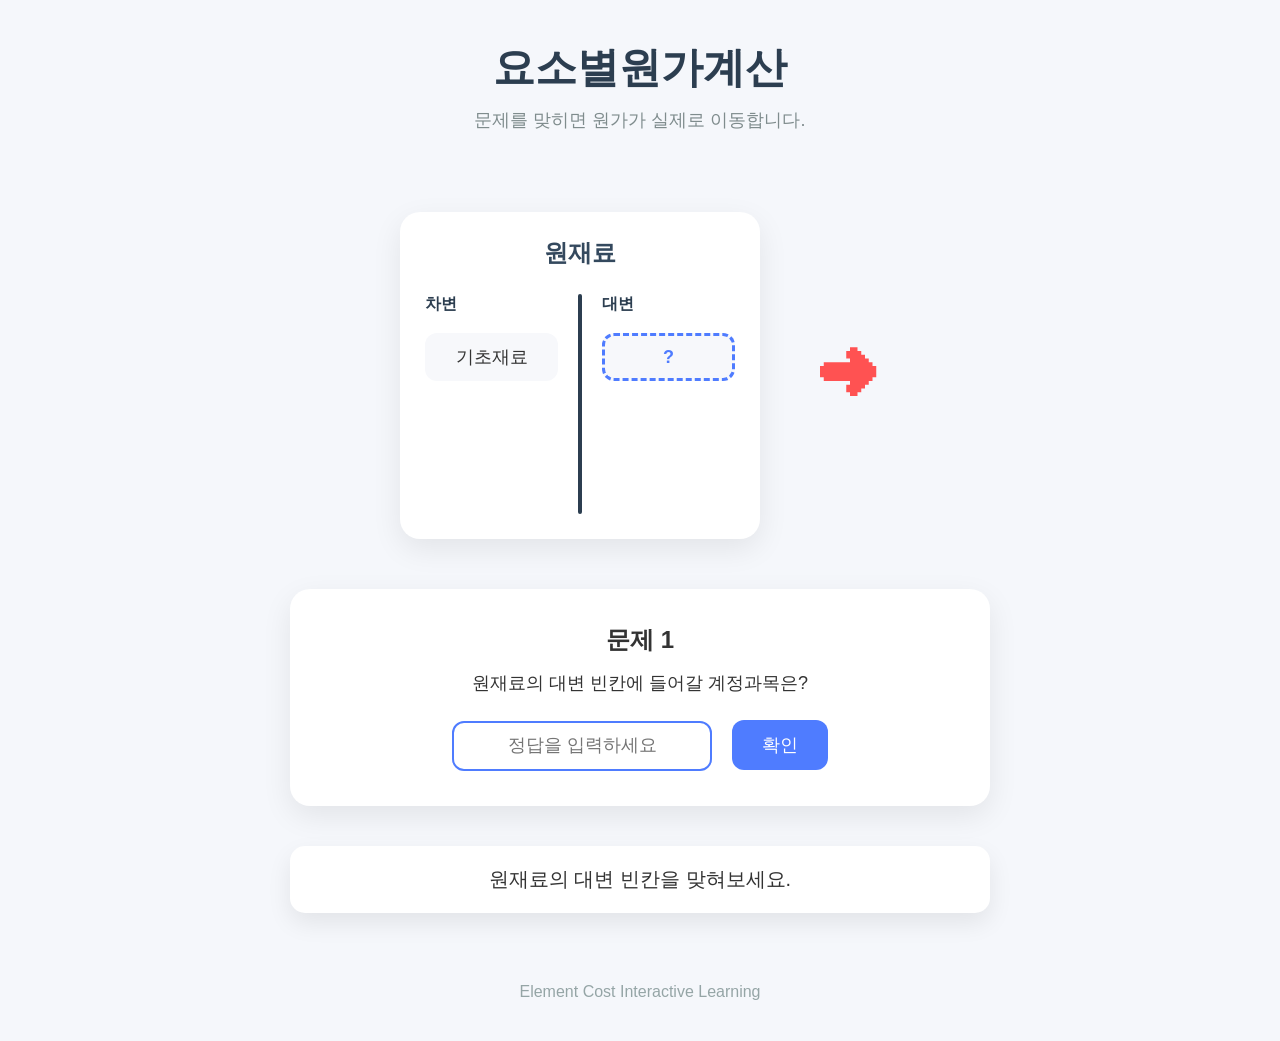
==== index.html @ fa076a50 "요소별원가계산 (교육앱) https://chatgpt.com/c/6a5749a0-04ac-83ee-b3c1-96f3a78912f0 GPT와 대화 해서 만듬" ====
<!DOCTYPE html>
<html lang="ko">

<head>

    <meta charset="UTF-8">

    <meta name="viewport" content="width=device-width, initial-scale=1.0">

    <title>요소별원가계산 Interactive</title>

    <link rel="stylesheet" href="style.css">

</head>

<body>

    <header class="top-bar">

        <h1>요소별원가계산</h1>

        <p class="subtitle">
            문제를 맞히면 원가가 실제로 이동합니다.
        </p>

    </header>


    <main>

        <section class="workspace">


            <!-- 원재료 -->

            <div class="account-card" id="rawMaterial">

                <h2>원재료</h2>

                <div class="t-account">

                    <div class="left">

                        <div class="label">차변</div>

                        <div class="cell">
                            기초재료
                        </div>

                    </div>

                    <div class="center-line"></div>

                    <div class="right">

                        <div class="label">대변</div>

                        <div class="cell answer-box" id="rawAnswer">
                            ?
                        </div>

                    </div>

                </div>

            </div>



            <!-- 화살표 -->

            <div class="flow-arrow">

                ➜

            </div>



            <!-- 재공품 -->

            <div class="account-card hidden" id="workInProcess">

                <h2>재공품</h2>

                <div class="t-account">

                    <div class="left">

                        <div class="label">차변</div>

                        <div class="cell answer-box" id="materialAnswer">
                            ?
                        </div>

                        <div class="cell">
                            노무비
                        </div>

                        <div class="cell">
                            제조간접비
                        </div>

                    </div>

                    <div class="center-line"></div>

                    <div class="right">

                        <div class="label">대변</div>

                    </div>

                </div>

            </div>

        </section>



        <!-- 입력 -->

        <section class="quiz-panel">

            <h2 id="questionTitle">

                문제 1

            </h2>

            <p id="questionText">

                원재료의 대변 빈칸에 들어갈 계정과목은?

            </p>

            <input

                type="text"

                id="answerInput"

                placeholder="정답을 입력하세요"

                autocomplete="off">

            <button id="checkButton">

                확인

            </button>

        </section>




        <!-- 상태 -->

        <section class="message-panel">

            <div id="message">

                시작해보세요!

            </div>

        </section>




        <!-- 이동 애니메이션 카드 -->

        <div id="movingCard">

            소비액

        </div>

    </main>




    <footer>

        <p>

            Element Cost Interactive Learning

        </p>

    </footer>


    <script src="script.js"></script>

</body>

</html>
---- style.css ----
/* =======================================
   요소별원가계산 Interactive
   style.css
======================================= */

*{
    margin:0;
    padding:0;
    box-sizing:border-box;
}

body{

    font-family:
    "Pretendard",
    "Noto Sans KR",
    sans-serif;

    background:#f5f7fb;

    color:#333;

}


/* ---------------- Header ---------------- */

.top-bar{

    text-align:center;

    padding:40px 20px;

}

.top-bar h1{

    font-size:42px;

    color:#2c3e50;

    margin-bottom:12px;

}

.subtitle{

    font-size:18px;

    color:#7f8c8d;

}


/* ---------------- Main ---------------- */

main{

    width:1200px;

    max-width:95%;

    margin:auto;

}


/* ---------------- Workspace ---------------- */

.workspace{

    display:flex;

    justify-content:center;

    align-items:center;

    gap:60px;

    margin-top:40px;

    margin-bottom:50px;

    flex-wrap:wrap;

}


/* ---------------- Account Card ---------------- */

.account-card{

    width:360px;

    background:white;

    border-radius:20px;

    padding:25px;

    box-shadow:
    0 10px 30px rgba(0,0,0,.08);

    transition:.4s;

}

.account-card:hover{

    transform:translateY(-5px);

}

.account-card h2{

    text-align:center;

    margin-bottom:25px;

    color:#34495e;

}


/* ---------------- T Account ---------------- */

.t-account{

    display:flex;

    position:relative;

    min-height:220px;

}

.left{

    flex:1;

    padding-right:20px;

}

.right{

    flex:1;

    padding-left:20px;

}

.center-line{

    width:4px;

    background:#2c3e50;

    border-radius:4px;

}


/* ---------------- Labels ---------------- */

.label{

    font-weight:bold;

    margin-bottom:18px;

    color:#2c3e50;

}


/* ---------------- Cells ---------------- */

.cell{

    height:48px;

    border-radius:12px;

    background:#f7f8fb;

    margin-bottom:15px;

    display:flex;

    align-items:center;

    justify-content:center;

    font-size:18px;

    transition:.3s;

}

.cell:hover{

    background:#edf2ff;

}


/* ---------------- Answer Box ---------------- */

.answer-box{

    border:3px dashed #4f7cff;

    color:#4f7cff;

    font-weight:bold;

    cursor:pointer;

}


/* ---------------- Arrow ---------------- */

.flow-arrow{

    font-size:60px;

    color:#ff5252;

    animation:arrowMove 1s infinite;

}

@keyframes arrowMove{

    0%{

        transform:translateX(0px);

    }

    50%{

        transform:translateX(12px);

    }

    100%{

        transform:translateX(0px);

    }

}


/* ---------------- Quiz ---------------- */

.quiz-panel{

    width:700px;

    max-width:100%;

    margin:40px auto;

    background:white;

    border-radius:20px;

    padding:35px;

    box-shadow:
    0 10px 30px rgba(0,0,0,.08);

    text-align:center;

}

.quiz-panel h2{

    margin-bottom:15px;

}

.quiz-panel p{

    margin-bottom:25px;

    font-size:18px;

}

#answerInput{

    width:260px;

    height:50px;

    border-radius:12px;

    border:2px solid #dfe6e9;

    text-align:center;

    font-size:18px;

    outline:none;

    transition:.3s;

}

#answerInput:focus{

    border-color:#4f7cff;

}


#checkButton{

    margin-left:15px;

    height:50px;

    padding:0 30px;

    border:none;

    border-radius:12px;

    background:#4f7cff;

    color:white;

    font-size:18px;

    cursor:pointer;

    transition:.3s;

}

#checkButton:hover{

    background:#295cff;

    transform:translateY(-2px);

}


/* ---------------- Message ---------------- */

.message-panel{

    width:700px;

    max-width:100%;

    margin:30px auto;

}

#message{

    background:white;

    border-radius:15px;

    padding:20px;

    text-align:center;

    font-size:20px;

    box-shadow:
    0 10px 25px rgba(0,0,0,.08);

}


/* ---------------- Moving Card ---------------- */

#movingCard{

    position:fixed;

    width:120px;

    height:50px;

    background:#4f7cff;

    color:white;

    border-radius:12px;

    display:flex;

    justify-content:center;

    align-items:center;

    font-weight:bold;

    left:-300px;

    top:-300px;

    z-index:999;

    box-shadow:
    0 10px 20px rgba(0,0,0,.25);

}


/* ---------------- Hidden ---------------- */

.hidden{

    display:none;

}


/* ---------------- Footer ---------------- */

footer{

    text-align:center;

    padding:40px;

    color:#95a5a6;

}


/* ---------------- Responsive ---------------- */

@media (max-width:900px){

.workspace{

    flex-direction:column;

}

.flow-arrow{

    transform:rotate(90deg);

}

.quiz-panel{

    padding:25px;

}

#checkButton{

    margin-top:20px;

    margin-left:0;

    width:100%;

}

#answerInput{

    width:100%;

}

}
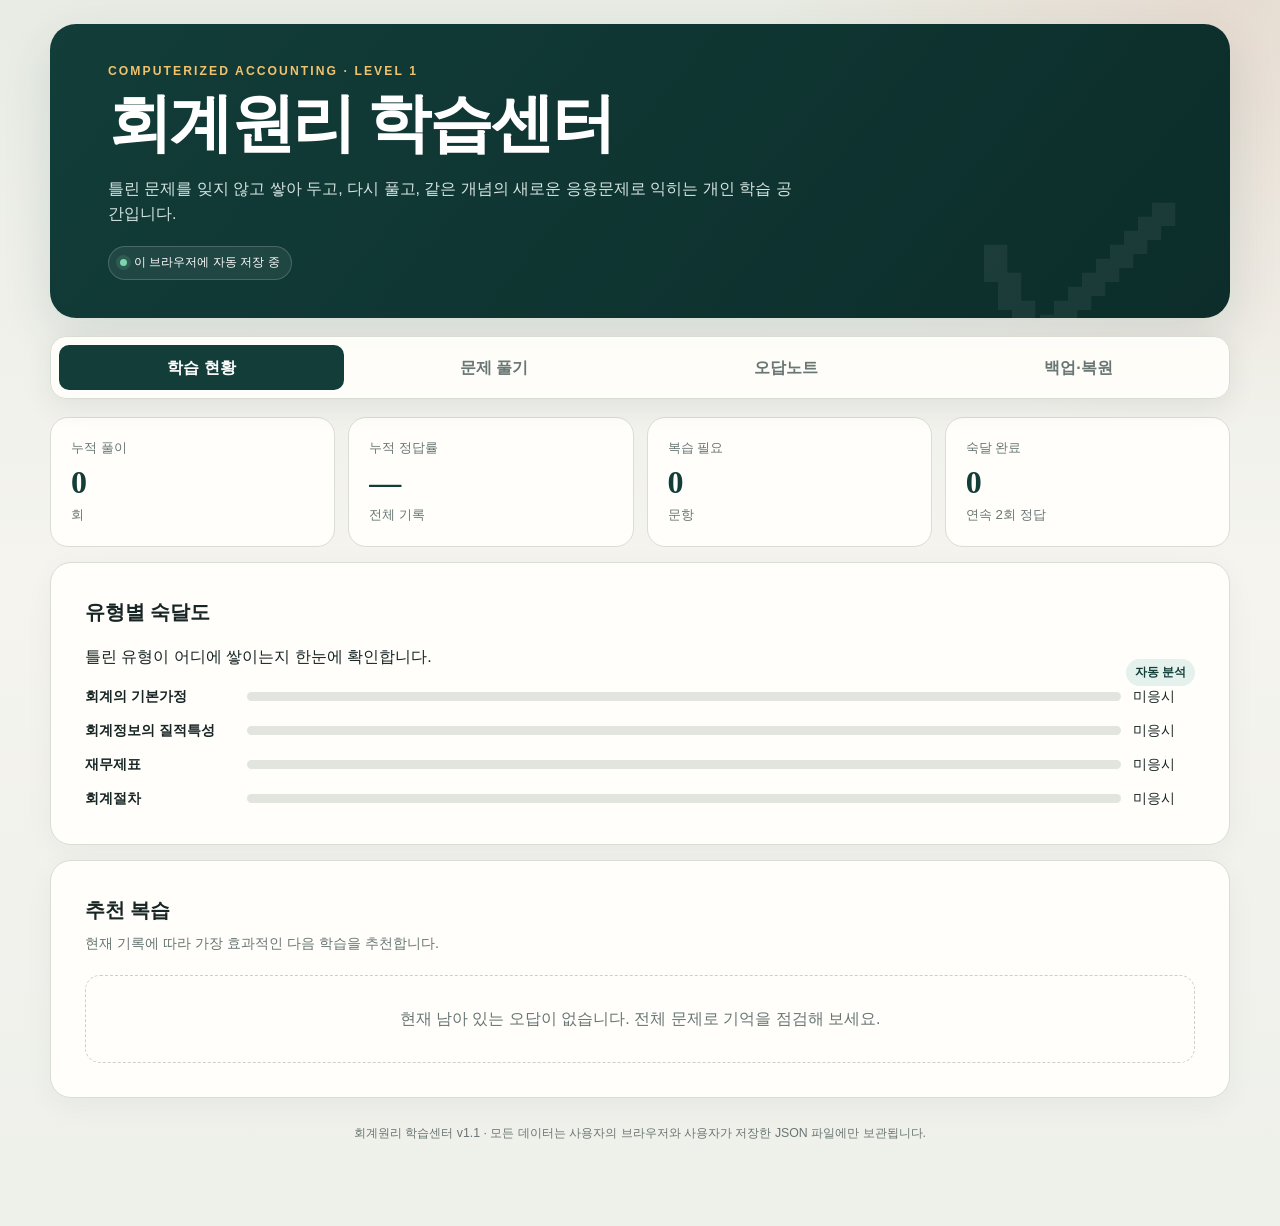
==== commit 07a5c4f4: "Rename 회계원리_학습센터.html to index.html index.html 변경" ====
--- a/index.html
+++ b/index.html
@@ -1,202 +1,287 @@
-<!DOCTYPE html>
-<html lang="ko">
-
-<head>
-
-    <meta charset="UTF-8">
-
-    <meta name="viewport" content="width=device-width, initial-scale=1.0">
-
-    <title>요소별원가계산 Interactive</title>
-
-    <link rel="stylesheet" href="style.css">
-
-</head>
-
-<body>
-
-    <header class="top-bar">
-
-        <h1>요소별원가계산</h1>
-
-        <p class="subtitle">
-            문제를 맞히면 원가가 실제로 이동합니다.
-        </p>
-
-    </header>
-
-
-    <main>
-
-        <section class="workspace">
-
-
-            <!-- 원재료 -->
-
-            <div class="account-card" id="rawMaterial">
-
-                <h2>원재료</h2>
-
-                <div class="t-account">
-
-                    <div class="left">
-
-                        <div class="label">차변</div>
-
-                        <div class="cell">
-                            기초재료
-                        </div>
-
-                    </div>
-
-                    <div class="center-line"></div>
-
-                    <div class="right">
-
-                        <div class="label">대변</div>
-
-                        <div class="cell answer-box" id="rawAnswer">
-                            ?
-                        </div>
-
-                    </div>
-
-                </div>
-
-            </div>
-
-
-
-            <!-- 화살표 -->
-
-            <div class="flow-arrow">
-
-                ➜
-
-            </div>
-
-
-
-            <!-- 재공품 -->
-
-            <div class="account-card hidden" id="workInProcess">
-
-                <h2>재공품</h2>
-
-                <div class="t-account">
-
-                    <div class="left">
-
-                        <div class="label">차변</div>
-
-                        <div class="cell answer-box" id="materialAnswer">
-                            ?
-                        </div>
-
-                        <div class="cell">
-                            노무비
-                        </div>
-
-                        <div class="cell">
-                            제조간접비
-                        </div>
-
-                    </div>
-
-                    <div class="center-line"></div>
-
-                    <div class="right">
-
-                        <div class="label">대변</div>
-
-                    </div>
-
-                </div>
-
-            </div>
-
-        </section>
-
-
-
-        <!-- 입력 -->
-
-        <section class="quiz-panel">
-
-            <h2 id="questionTitle">
-
-                문제 1
-
-            </h2>
-
-            <p id="questionText">
-
-                원재료의 대변 빈칸에 들어갈 계정과목은?
-
-            </p>
-
-            <input
-
-                type="text"
-
-                id="answerInput"
-
-                placeholder="정답을 입력하세요"
-
-                autocomplete="off">
-
-            <button id="checkButton">
-
-                확인
-
-            </button>
-
-        </section>
-
-
-
-
-        <!-- 상태 -->
-
-        <section class="message-panel">
-
-            <div id="message">
-
-                시작해보세요!
-
-            </div>
-
-        </section>
-
-
-
-
-        <!-- 이동 애니메이션 카드 -->
-
-        <div id="movingCard">
-
-            소비액
-
-        </div>
-
-    </main>
-
-
-
-
-    <footer>
-
-        <p>
-
-            Element Cost Interactive Learning
-
-        </p>
-
-    </footer>
-
-
-    <script src="script.js"></script>
-
-</body>
-
-</html>+<!doctype html>
+<html lang="ko">
+<head>
+  <meta charset="utf-8">
+  <meta name="viewport" content="width=device-width,initial-scale=1">
+  <meta name="description" content="전산회계 1급 회계원리 누적 오답 학습센터">
+  <title>회계원리 학습센터</title>
+  <style>
+    :root{--ink:#172525;--sub:#687674;--paper:#fffefa;--bg:#edf0e9;--line:#d9ddd4;--deep:#123d39;--green:#1f655b;--mint:#e4f1ed;--orange:#db6b4f;--gold:#e6ae48;--red:#b84f42;--redbg:#fbe9e5;--blue:#305f87;--shadow:0 18px 50px rgba(18,61,57,.12)}
+    *{box-sizing:border-box}html{scroll-behavior:smooth}body{margin:0;color:var(--ink);background:radial-gradient(circle at 95% 0,rgba(219,107,79,.13),transparent 28rem),linear-gradient(180deg,#e8ece4,#f5f4ef 36rem,#eef0ea);font-family:"Pretendard","Noto Sans KR","Malgun Gothic",sans-serif;line-height:1.6}button,input,select{font:inherit}
+    .app{width:min(1180px,calc(100% - 28px));margin:auto;padding:24px 0 70px}.top{position:relative;overflow:hidden;padding:38px clamp(24px,5vw,58px);color:#fff;border-radius:26px;background:linear-gradient(130deg,var(--deep),#0c2d2a);box-shadow:var(--shadow)}.top:after{content:"✓";position:absolute;right:36px;bottom:-73px;color:rgba(255,255,255,.06);font:700 14rem Georgia,serif}.eyebrow{margin:0 0 8px;color:#f2c26c;font-size:.76rem;font-weight:900;letter-spacing:.17em}.top h1{margin:0;font:700 clamp(2.1rem,5vw,4.1rem)/1.08 Georgia,"Noto Serif KR",serif;letter-spacing:-.04em}.top p:not(.eyebrow){max-width:690px;margin:17px 0 0;color:#d6e5e2}.save-state{display:inline-flex;align-items:center;gap:7px;margin-top:19px;padding:6px 11px;border:1px solid rgba(255,255,255,.18);border-radius:99px;background:rgba(255,255,255,.07);font-size:.78rem}.dot{width:7px;height:7px;border-radius:50%;background:#7ed5ad;box-shadow:0 0 0 4px rgba(126,213,173,.13)}
+    .nav{position:sticky;z-index:20;top:8px;display:flex;gap:7px;margin:18px 0;padding:8px;border:1px solid var(--line);border-radius:16px;background:rgba(255,254,250,.92);box-shadow:0 8px 28px rgba(28,51,48,.08);backdrop-filter:blur(12px)}.nav button{flex:1;padding:10px 12px;border:0;border-radius:10px;color:var(--sub);background:transparent;font-weight:850;cursor:pointer}.nav button.active{color:#fff;background:var(--deep)}.view{display:none}.view.active{display:block}
+    .grid{display:grid;grid-template-columns:repeat(4,1fr);gap:13px}.stat{padding:20px;border:1px solid var(--line);border-radius:18px;background:var(--paper)}.stat span{display:block;color:var(--sub);font-size:.79rem}.stat strong{display:block;margin-top:5px;color:var(--deep);font:700 2rem Georgia,serif}.stat small{color:var(--sub)}
+    .panel{margin-top:15px;padding:clamp(20px,4vw,34px);border:1px solid var(--line);border-radius:21px;background:var(--paper);box-shadow:0 8px 30px rgba(26,48,45,.045)}.panel h2{margin:0 0 6px;font-size:1.22rem}.panel>.desc{margin:0 0 20px;color:var(--sub);font-size:.9rem}.section-title{display:flex;justify-content:space-between;align-items:end;gap:12px}.pill{padding:4px 9px;color:var(--deep);border-radius:99px;background:var(--mint);font-size:.74rem;font-weight:800}
+    .mastery{display:grid;gap:12px}.master-row{display:grid;grid-template-columns:150px 1fr 62px;align-items:center;gap:12px;font-size:.86rem}.meter{height:9px;overflow:hidden;border-radius:99px;background:#e2e5de}.meter i{display:block;height:100%;border-radius:inherit;background:linear-gradient(90deg,var(--orange),var(--gold),var(--green))}.empty{padding:30px;color:var(--sub);border:1px dashed #cbd1ca;border-radius:15px;text-align:center}
+    .controls{display:flex;flex-wrap:wrap;gap:9px;align-items:end}.field{display:grid;gap:5px;min-width:180px;flex:1}.field label{color:var(--sub);font-size:.76rem;font-weight:800}.field input,.field select{width:100%;padding:11px 12px;color:var(--ink);border:1px solid var(--line);border-radius:10px;background:#fff}.btn{padding:11px 17px;border:0;border-radius:10px;font-weight:850;cursor:pointer;transition:.15s}.btn:hover{transform:translateY(-1px)}.btn:disabled{opacity:.42;cursor:not-allowed;transform:none}.primary{color:#fff;background:var(--deep)}.accent{color:#fff;background:var(--orange)}.soft{color:var(--deep);background:#dfe8e5}.danger{color:var(--red);background:var(--redbg)}
+    .session-head{display:none;align-items:center;gap:12px;margin:15px 0;padding:13px 16px;border:1px solid var(--line);border-radius:14px;background:rgba(255,254,250,.94)}.session-head.show{display:flex}.track{height:8px;flex:1;overflow:hidden;border-radius:99px;background:#dfe3dc}.bar{height:100%;width:0;border-radius:inherit;background:linear-gradient(90deg,var(--orange),var(--gold));transition:.25s}.question{display:none}.question.show{display:block}.qhead{display:flex;justify-content:space-between;gap:12px}.qnum{color:var(--orange);font:700 1.1rem Georgia,serif}.tags{display:flex;flex-wrap:wrap;justify-content:flex-end;gap:5px}.tag{padding:3px 8px;color:var(--deep);border-radius:99px;background:var(--mint);font-size:.7rem;font-weight:800}.variant{color:#7c4c13;background:#fff0d3}.question h3{margin:14px 0 20px;font-size:clamp(1.08rem,2.5vw,1.3rem);line-height:1.65}.case{margin:-5px 0 19px;padding:13px 16px;border-left:4px solid var(--gold);background:#fff5df;color:#624f30;font-size:.9rem}.options{display:grid;grid-template-columns:repeat(2,minmax(0,1fr));gap:9px}.option{position:relative;display:flex;align-items:flex-start;gap:10px;padding:13px 14px;min-height:54px;border:1px solid var(--line);border-radius:12px;background:#fff;cursor:pointer}.option input{position:absolute;opacity:0}.mark{display:grid;width:24px;height:24px;flex:0 0 24px;place-items:center;border:1px solid #bac2be;border-radius:50%;color:var(--sub);font-size:.75rem;font-weight:850}.option:has(input:checked){border-color:var(--green);background:var(--mint)}.option:has(input:checked) .mark{color:#fff;border-color:var(--green);background:var(--green)}.question.graded .option{cursor:default}.question.graded .option.correct{border-color:var(--green);background:#e3f3ec}.question.graded .option.wrong{border-color:var(--red);background:var(--redbg)}.why{display:none;margin-top:16px;padding:15px 17px;border-radius:12px;background:#f0f2ed;color:#50605d;font-size:.9rem}.question.graded .why{display:block}.why b{color:var(--deep)}.qactions{display:flex;justify-content:space-between;gap:10px;margin-top:17px}
+    .result{display:none;text-align:center}.result.show{display:block}.bigscore{color:var(--deep);font:700 clamp(3rem,8vw,5rem)/1 Georgia,serif}.result p{color:var(--sub)}.result-actions{display:flex;flex-wrap:wrap;justify-content:center;gap:9px}
+    .records{width:100%;border-collapse:collapse;font-size:.86rem}.records th,.records td{padding:11px 9px;border-bottom:1px solid var(--line);text-align:left}.records th{color:var(--sub);font-size:.75rem}.status{display:inline-block;padding:3px 8px;border-radius:99px;font-size:.72rem;font-weight:850}.need{color:var(--red);background:var(--redbg)}.done{color:var(--green);background:var(--mint)}.new{color:var(--blue);background:#e5eef6}
+    .manual{display:flex;flex-wrap:wrap;gap:9px}.manual input{flex:2;min-width:220px;padding:11px 12px;border:1px solid var(--line);border-radius:10px}.notice{display:none;margin-top:12px;padding:11px 14px;border-radius:10px;background:var(--mint);color:var(--deep);font-size:.85rem}.notice.show{display:block}.backup-grid{display:grid;grid-template-columns:1fr 1fr;gap:15px}.drop{padding:23px;border:1px dashed #aebbb6;border-radius:15px;background:#fafbf8;text-align:center}.drop input{max-width:100%}.warning{padding:13px 15px;border-left:4px solid var(--orange);background:var(--redbg);color:#69443d;font-size:.87rem}.footer{margin-top:26px;color:var(--sub);font-size:.77rem;text-align:center}
+    @media(max-width:780px){.app{width:min(100% - 18px,1180px);padding-top:9px}.top{padding:33px 22px;border-radius:19px}.nav{overflow:auto}.nav button{min-width:95px}.grid{grid-template-columns:1fr 1fr}.scope{grid-template-columns:1fr 1fr}.options{grid-template-columns:1fr}.master-row{grid-template-columns:100px 1fr 52px}.backup-grid{grid-template-columns:1fr}.records{display:block;overflow-x:auto}.qactions{flex-wrap:wrap}}@media print{.top,.nav,.controls,.qactions,.footer{display:none!important}.view{display:none!important}#recordsView{display:block!important}.panel{box-shadow:none}}
+  </style>
+</head>
+<body>
+<main class="app">
+  <header class="top">
+    <p class="eyebrow">COMPUTERIZED ACCOUNTING · LEVEL 1</p>
+    <h1>회계원리 학습센터</h1>
+    <p>틀린 문제를 잊지 않고 쌓아 두고, 다시 풀고, 같은 개념의 새로운 응용문제로 익히는 개인 학습 공간입니다.</p>
+    <span class="save-state"><i class="dot"></i> 이 브라우저에 자동 저장 중</span>
+  </header>
+
+  <nav class="nav" aria-label="주요 메뉴">
+    <button class="active" data-view="dashboard">학습 현황</button>
+    <button data-view="practice">문제 풀기</button>
+    <button data-view="records">오답노트</button>
+    <button data-view="backup">백업·복원</button>
+  </nav>
+
+  <section class="view active" id="dashboardView">
+    <div class="grid">
+      <div class="stat"><span>누적 풀이</span><strong id="totalAttempts">0</strong><small>회</small></div>
+      <div class="stat"><span>누적 정답률</span><strong id="accuracy">—</strong><small>전체 기록</small></div>
+      <div class="stat"><span>복습 필요</span><strong id="unresolved">0</strong><small>문항</small></div>
+      <div class="stat"><span>숙달 완료</span><strong id="mastered">0</strong><small>연속 2회 정답</small></div>
+    </div>
+    <div class="panel">
+      <div class="section-title"><div><h2>유형별 숙달도</h2><p class="desc">틀린 유형이 어디에 쌓이는지 한눈에 확인합니다.</p></div><span class="pill">자동 분석</span></div>
+      <div class="mastery" id="masteryChart"></div>
+    </div>
+    <div class="panel">
+      <h2>추천 복습</h2><p class="desc">현재 기록에 따라 가장 효과적인 다음 학습을 추천합니다.</p>
+      <div id="recommendation" class="empty">아직 풀이 기록이 없습니다. 첫 문제를 풀어 보세요.</div>
+    </div>
+  </section>
+
+  <section class="view" id="practiceView">
+    <div class="panel" id="setupPanel">
+      <h2>학습 세션 만들기</h2><p class="desc">단원과 학습 방식을 고른 뒤 시작하세요.</p>
+      <div class="controls">
+        <div class="field"><label for="chapterSelect">단원</label><select id="chapterSelect"></select></div>
+        <div class="field"><label for="modeSelect">학습 방식</label><select id="modeSelect"><option value="all">전체 문제</option><option value="wrong">틀린 문제만</option><option value="weak">취약 유형 집중</option><option value="variant">틀린 유형 변형문제</option></select></div>
+        <div class="field"><label for="limitSelect">문항 수</label><select id="limitSelect"><option value="5">5문항 · 빠른 복습</option><option value="10" selected>10문항 · 권장</option><option value="20">20문항 · 집중 점검</option><option value="999">가능한 문제 모두</option></select></div>
+        <button class="btn primary" id="startBtn">학습 시작</button>
+      </div>
+      <div class="notice show" id="mixGuide">권장 10문항은 기본문제와 변형문제를 섞어 핵심 개념을 빠르게 점검합니다.</div>
+      <div class="notice" id="setupNotice"></div>
+    </div>
+    <div class="session-head" id="sessionHead"><div class="track"><div class="bar" id="sessionBar"></div></div><b id="sessionCount">1 / 1</b></div>
+    <div class="panel question" id="questionCard"></div>
+    <div class="panel result" id="sessionResult"></div>
+  </section>
+
+  <section class="view" id="recordsView">
+    <div class="panel">
+      <h2>기존 문제 오답 직접 등록</h2>
+      <p class="desc">원본 HTML에서 먼저 푼 경우, 틀린 번호를 쉼표로 입력하면 누적 오답에 포함됩니다.</p>
+      <div class="manual">
+        <select id="manualChapter"></select>
+        <input id="manualNumbers" placeholder="예: 3, 7, 9" aria-label="틀린 문제 번호">
+        <button class="btn accent" id="manualAdd">오답 등록</button>
+      </div>
+      <div class="notice" id="manualNotice"></div>
+    </div>
+    <div class="panel">
+      <div class="section-title"><div><h2>누적 오답노트</h2><p class="desc">숙달 후에도 이력은 삭제되지 않습니다.</p></div><button class="btn soft" id="printBtn">인쇄</button></div>
+      <div id="recordsTable"></div>
+    </div>
+  </section>
+
+  <section class="view" id="backupView">
+    <div class="panel">
+      <h2>JSON 백업·복원</h2>
+      <p class="desc">파일 이름을 한글로 자유롭게 정할 수 있습니다. JSON 내부도 UTF-8 한글로 저장됩니다.</p>
+      <div class="backup-grid">
+        <div class="drop">
+          <div class="field"><label for="backupName">저장할 파일 이름</label><input id="backupName" value="기초이론 학습기록"></div>
+          <p>문제은행, 오답 이력, 숙달도와 설정을 한 파일로 저장합니다.</p>
+          <button class="btn primary" id="exportBtn">JSON 저장</button>
+        </div>
+        <div class="drop">
+          <div class="field"><label for="importFile">복원할 JSON 파일</label><input type="file" id="importFile" accept=".json,application/json"></div>
+          <p><b>기록 합치기</b>: 현재 기록을 유지하고 JSON의 기록을 더합니다. 단원별 백업을 모을 때 사용하세요.</p>
+          <p><b>백업으로 교체</b>: 현재 기록을 지우고 JSON 저장 당시 상태로 되돌립니다. 기기 이전이나 복구할 때 사용하세요.</p>
+          <button class="btn soft" id="mergeBtn">기록 합치기</button>
+          <button class="btn danger" id="replaceBtn">백업으로 교체</button>
+        </div>
+      </div>
+      <div class="notice" id="backupNotice"></div>
+    </div>
+    <div class="panel">
+      <h2>새 단원 문제팩 가져오기</h2>
+      <p class="desc">교재 자료가 있든 없든, 제가 만들어 드린 UTF-8 문제팩 JSON을 선택하면 새 단원과 변형문제가 학습센터에 추가됩니다.</p>
+      <div class="drop">
+        <div class="field"><label for="packFile">가져올 문제팩 JSON</label><input type="file" id="packFile" accept=".json,application/json"></div>
+        <p>기존 학습기록은 건드리지 않으며, 같은 문제 ID는 최신 문제팩 내용으로 갱신합니다.</p>
+        <button class="btn primary" id="packImportBtn">문제팩 추가</button>
+      </div>
+      <div class="notice" id="packNotice"></div>
+    </div>
+    <div class="panel">
+      <h2>데이터 관리 원칙</h2>
+      <div class="warning">브라우저 기록을 삭제하면 내부 저장소도 지워질 수 있습니다. 단원이 끝날 때마다 한글 이름으로 JSON 백업을 저장해 두세요.</div>
+    </div>
+  </section>
+  <p class="footer">회계원리 학습센터 v1.1 · 모든 데이터는 사용자의 브라우저와 사용자가 저장한 JSON 파일에만 보관됩니다.</p>
+</main>
+
+<script>
+"use strict";
+const APP_KEY="accountingStudyCenter_v1";
+const APP_VERSION="1.1";
+const baseQuestions=[
+ {id:"BASIC-001",chapter:"기초이론",number:1,type:"회계의 기본가정",concept:"기간별보고",q:"12월 31일 결산법인이 아직 사용하지 않은 보험료를 선급비용으로 조정하였다. 이러한 기말결산정리가 필요한 가장 직접적인 근거는?",o:["기업실체의 가정","기간별보고의 가정","화폐단위의 가정","기업소유주의 가정"],a:1,e:"계속되는 기업활동을 일정한 기간으로 나누어 보고하기 때문에 각 기간에 귀속될 수익과 비용을 결산 때 조정합니다."},
+ {id:"BASIC-002",chapter:"기초이론",number:2,type:"회계의 기본가정",concept:"기업실체",q:"개인기업의 대표가 가족여행 비용을 사업용 카드로 결제했다. 회계담당자가 이를 대표자 인출금으로 처리한 근거가 되는 가정은?",o:["계속기업의 가정","기간별보고의 가정","기업실체의 가정","발생주의 가정"],a:2,e:"회계상 기업과 소유주는 별개의 실체이므로 소유주의 사적 지출은 기업의 비용이 아닙니다."},
+ {id:"BASIC-003",chapter:"기초이론",number:3,type:"회계의 기본가정",concept:"계속기업",q:"회사가 보유한 기계를 당장 처분할 때의 급매가격이 아니라 내용연수 동안 감가상각하는 데 가장 관련 깊은 기본가정은?",o:["계속기업의 가정","기업실체의 가정","화폐단위의 가정","객관성의 원칙"],a:0,e:"기업이 가까운 미래에 청산하지 않고 영업을 계속할 것이라는 전제에서 자산을 사용기간에 걸쳐 비용화합니다."},
+ {id:"BASIC-004",chapter:"기초이론",number:4,type:"회계정보의 질적특성",concept:"목적적합성",q:"투자자가 다음 해 매출을 예측하는 데 도움이 되도록 제품군별 매출 추세를 공시했다. 가장 직접적으로 관련된 질적특성은?",o:["검증가능성","비교가능성","이해가능성","목적적합성"],a:3,e:"미래 결과를 예측하는 데 도움을 주는 예측가치는 목적적합성의 핵심 요소입니다."},
+ {id:"BASIC-005",chapter:"기초이론",number:5,type:"회계정보의 질적특성",concept:"충실한 표현",q:"회계정보가 완전하고 중립적이며 중요한 오류가 없도록 작성되어야 한다는 요구를 가장 잘 나타내는 것은?",o:["목적적합성","충실한 표현","적시성","이해가능성"],a:1,e:"완전성·중립성·무오류성은 경제적 현상을 충실하게 표현하기 위한 요소입니다."},
+ {id:"BASIC-006",chapter:"기초이론",number:6,type:"회계정보의 질적특성",concept:"비교가능성",q:"기업이 정당한 사유 없이 매년 재고자산 평가방법을 바꾼다면 가장 크게 훼손될 수 있는 회계정보의 특성은?",o:["적시성","검증가능성","비교가능성","중립성"],a:2,e:"회계정책의 일관성은 기간 간 비교를 가능하게 합니다."},
+ {id:"BASIC-007",chapter:"기초이론",number:7,type:"재무제표",concept:"재무상태표 배열",q:"일반기업회계기준상 재무상태표의 표시와 관련한 설명으로 옳지 않은 것은?",o:["자산은 원칙적으로 유동자산과 비유동자산으로 구분한다.","자산과 부채는 원칙적으로 유동성이 낮은 항목부터 배열한다.","부채는 원칙적으로 유동부채와 비유동부채로 구분한다.","자본에는 자본금과 이익잉여금 등이 포함된다."],a:1,e:"일반적인 재무상태표는 현금화 또는 결제 시점이 빠른, 즉 유동성이 높은 항목부터 배열합니다."},
+ {id:"BASIC-008",chapter:"기초이론",number:8,type:"재무제표",concept:"작성 책임",q:"외부감사인이 적정의견을 표명한 회사의 재무제표에서 중요한 오류가 발견되었다. 재무제표 작성과 표시에 대한 일차적 책임자는?",o:["회사의 경영진","외부감사인","세무서","회사의 채권자"],a:0,e:"외부감사인은 의견을 표명하지만 재무제표 작성과 공정한 표시의 책임은 경영진에게 있습니다."},
+ {id:"BASIC-009",chapter:"기초이론",number:9,type:"회계절차",concept:"시산표 오류",q:"다음 오류 중 합계시산표의 차변 합계와 대변 합계가 일치하지 않아 발견할 가능성이 가장 높은 것은?",o:["거래 전체를 분개하지 않았다.","차변과 대변에 같은 오금액을 기록했다.","차변계정과 대변계정을 서로 바꾸어 기록했다.","차변 금액만 두 번 전기했다."],a:3,e:"한쪽만 이중 전기하면 차변·대변 합계가 달라집니다. 양쪽에 같은 영향을 준 오류는 합계가 일치할 수 있습니다."},
+ {id:"BASIC-010",chapter:"기초이론",number:10,type:"재무제표",concept:"재무제표 역할",q:"재무제표와 제공 정보의 연결로 옳지 않은 것은?",o:["재무상태표 — 일정 시점의 자산·부채·자본","손익계산서 — 일정 기간의 경영성과","현금흐름표 — 일정 시점의 현금 잔액만 표시","주석 — 재무제표 항목의 보충 설명과 미인식 정보"],a:2,e:"현금흐름표는 일정 기간의 현금 유입과 유출을 영업·투자·재무활동으로 구분하여 보여 줍니다."},
+ {id:"BASIC-011",chapter:"기초이론",number:11,type:"재무제표",concept:"자산 분류",q:"다음 자산의 재무상태표 분류가 올바르게 연결된 것은?",o:["상품 — 유형자산","건설중인자산 — 유형자산","영업용 특허권 — 투자자산","1년 후 사용할 장기선급비용 — 유동자산"],a:1,e:"건설중인자산은 완성 전의 유형자산입니다. 상품은 재고자산, 특허권은 무형자산입니다."},
+ {id:"BASIC-012",chapter:"기초이론",number:12,type:"회계절차",concept:"발생주의",q:"12월에 서비스를 제공했으나 아직 청구하지 않았고 대금 2,000,000원은 다음 해 1월에 받기로 했다. 12월 결산 시 올바른 처리는?",o:["1월에 현금을 받을 때 수익을 인식한다.","12월에 부채를 인식한다.","12월과 1월에 각각 절반씩 수익을 인식한다.","12월에 미수수익과 수익을 각각 2,000,000원 인식한다."],a:3,e:"발생주의에서는 용역을 제공한 12월에 수익을 인식하고 아직 받지 못한 금액은 미수수익으로 기록합니다."}
+];
+const variantQuestions=[
+ {id:"BASIC-V001",parentId:"BASIC-001",chapter:"기초이론",number:"V1",type:"회계의 기본가정",concept:"기간별보고",variant:true,q:"3월 말 분기보고서를 작성하면서 4월분 임차료를 선급비용으로 남겨 두었다. 이 처리의 직접적인 근거는?",o:["화폐단위의 가정","기업실체의 가정","기간별보고의 가정","계속기업의 가정"],a:2,e:"분기라는 인위적인 보고기간에 속하는 비용만 반영해야 하므로 기간별보고의 가정과 관련됩니다."},
+ {id:"BASIC-V002",parentId:"BASIC-002",chapter:"기초이론",number:"V2",type:"회계의 기본가정",concept:"기업실체",variant:true,q:"법인 대표가 개인 소유 토지를 회사의 자산으로 기록하라고 요구했다. 이를 거절할 근거는?",o:["기업실체의 가정","계속기업의 가정","기간별보고의 가정","중요성의 원칙"],a:0,e:"법인과 대표 개인의 자산은 서로 구분되어야 합니다."},
+ {id:"BASIC-V003",parentId:"BASIC-003",chapter:"기초이론",number:"V3",type:"회계의 기본가정",concept:"계속기업",variant:true,q:"회사가 최소 향후 12개월 동안 정상적으로 영업할 것으로 보고 자산과 부채를 분류했다. 적용된 가정은?",o:["발생주의","기업실체","계속기업","화폐단위"],a:2,e:"예측 가능한 미래에 영업을 계속할 것이라는 전제가 계속기업의 가정입니다."},
+ {id:"BASIC-V004",parentId:"BASIC-004",chapter:"기초이론",number:"V4",type:"회계정보의 질적특성",concept:"목적적합성",variant:true,q:"작년 예상치와 실제 실적을 비교할 수 있는 정보를 제공하여 이용자가 과거 판단을 수정하도록 했다. 이 정보가 갖는 가치는?",o:["피드백가치","검증가능성","중립성","이해가능성"],a:0,e:"기존 평가를 확인하거나 수정하게 하는 능력은 피드백가치이며 목적적합성과 관련됩니다."},
+ {id:"BASIC-V005",parentId:"BASIC-005",chapter:"기초이론",number:"V5",type:"회계정보의 질적특성",concept:"충실한 표현",variant:true,q:"소송의 불리한 가능성을 숨기지 않고 유리하거나 불리한 방향으로 치우치지 않게 공시했다. 특히 강화되는 특성은?",o:["적시성","비교가능성","중립성","예측가치"],a:2,e:"정보를 특정 결과로 유도하려는 편향 없이 제시하는 것은 중립성입니다."},
+ {id:"BASIC-V006",parentId:"BASIC-006",chapter:"기초이론",number:"V6",type:"회계정보의 질적특성",concept:"비교가능성",variant:true,q:"동종업계 두 회사가 같은 경제적 거래에 같은 회계처리 기준을 적용했다. 정보이용자에게 가장 직접적으로 향상되는 특성은?",o:["적시성","비교가능성","완전성","중립성"],a:1,e:"기업 간 유사점과 차이점을 식별할 수 있게 하므로 비교가능성이 향상됩니다."},
+ {id:"BASIC-V007",parentId:"BASIC-007",chapter:"기초이론",number:"V7",type:"재무제표",concept:"재무상태표 배열",variant:true,q:"다음 중 일반적으로 재무상태표에서 다른 항목보다 먼저 표시될 가능성이 가장 높은 것은?",o:["토지","장기차입금","현금및현금성자산","자본금"],a:2,e:"유동성이 높은 항목부터 배열할 때 현금및현금성자산이 먼저 표시됩니다."},
+ {id:"BASIC-V008",parentId:"BASIC-008",chapter:"기초이론",number:"V8",type:"재무제표",concept:"작성 책임",variant:true,q:"회계담당자가 초안을 만들고 감사인이 검토한 재무제표의 최종 작성 책임은 누구에게 있는가?",o:["감사인","경영진","주주","금융기관"],a:1,e:"실무 작성자나 감사인과 관계없이 재무제표 작성 책임은 경영진에게 있습니다."},
+ {id:"BASIC-V009",parentId:"BASIC-009",chapter:"기초이론",number:"V9",type:"회계절차",concept:"시산표 오류",variant:true,q:"상품 700,000원 매입을 차변 상품 70,000원, 대변 외상매입금 70,000원으로 기록했다. 시산표로 이 오류를 발견할 수 있는가?",o:["차변만 틀려 발견된다.","대변만 틀려 발견된다.","양쪽 합계가 달라 발견된다.","양쪽에 같은 금액을 기록해 발견하기 어렵다."],a:3,e:"금액은 틀렸지만 차변과 대변에 같은 금액을 기록했으므로 시산표 합계는 일치합니다."},
+ {id:"BASIC-V010",parentId:"BASIC-010",chapter:"기초이론",number:"V10",type:"재무제표",concept:"재무제표 역할",variant:true,q:"기업이 설비 취득과 차입금 상환으로 현금이 얼마나 변했는지 확인하는 데 가장 적합한 재무제표는?",o:["재무상태표","손익계산서","현금흐름표","주석만으로 충분"],a:2,e:"설비 취득은 투자활동, 차입금 상환은 재무활동 현금흐름에서 확인합니다."},
+ {id:"BASIC-V011",parentId:"BASIC-011",chapter:"기초이론",number:"V11",type:"재무제표",concept:"자산 분류",variant:true,q:"다음 중 무형자산으로 분류되는 것은?",o:["영업용 건물","판매 목적 상품","등록된 특허권","장기대여금"],a:2,e:"물리적 실체가 없는 식별 가능한 특허권은 무형자산입니다."},
+ {id:"BASIC-V012",parentId:"BASIC-012",chapter:"기초이론",number:"V12",type:"회계절차",concept:"발생주의",variant:true,q:"12월분 급여 3,000,000원을 다음 해 1월에 지급한다. 12월 결산 시 필요한 처리는?",o:["아무 처리도 하지 않는다.","급여와 미지급비용을 인식한다.","선급비용을 인식한다.","1월 급여비용으로만 인식한다."],a:1,e:"현금 지급 전이라도 12월에 근로용역을 제공받았으므로 급여비용과 미지급비용을 인식합니다."}
+];
+
+function freshState(){return{version:APP_VERSION,questions:baseQuestions,variants:variantQuestions,progress:{},attempts:[],settings:{masteryStreak:2}}}
+function normalizeState(s){
+ const qmap=new Map([...(s.questions||[]),...baseQuestions].map(q=>[q.id,q])),vmap=new Map([...(s.variants||[]),...variantQuestions].map(q=>[q.id,q]));
+ s.questions=[...qmap.values()];s.variants=[...vmap.values()];s.progress=s.progress||{};s.attempts=s.attempts||[];s.settings=s.settings||{masteryStreak:2};s.version=APP_VERSION;return s
+}
+function loadState(){try{const s=JSON.parse(localStorage.getItem(APP_KEY));if(s&&s.progress&&Array.isArray(s.questions))return normalizeState(s)}catch(e){}return freshState()}
+let state=loadState(),session=[],sessionIndex=0,sessionCorrect=0,answered=false;
+function save(){localStorage.setItem(APP_KEY,JSON.stringify(state))}
+function esc(s){return String(s).replace(/[&<>"']/g,c=>({"&":"&amp;","<":"&lt;",">":"&gt;",'"':"&quot;","'":"&#39;"}[c]))}
+function chapters(){return[...new Set(state.questions.map(q=>q.chapter))]}
+function pFor(id){return state.progress[id]||{attempts:0,correct:0,wrong:0,streak:0,last:null,manual:false}}
+function isUnresolved(id){const p=pFor(id);return p.wrong>0&&p.streak<(state.settings.masteryStreak||2)}
+function shuffle(a){return[...a].sort(()=>Math.random()-.5)}
+function balancedMixed(chapter,limit){
+ const bases=shuffle(state.questions.filter(q=>q.chapter===chapter)),vars=state.variants.filter(q=>q.chapter===chapter);
+ if(limit>=999)return shuffle([...bases,...vars]);
+ const byParent=new Map();vars.forEach(v=>{if(!byParent.has(v.parentId))byParent.set(v.parentId,[]);byParent.get(v.parentId).push(v)});
+ const firstCount=Math.min(limit,bases.length),variantTarget=Math.min(vars.length,Math.round(firstCount*.4)),selected=[];
+ bases.forEach((b,i)=>{const choices=byParent.get(b.id)||[];selected.push(i<variantTarget&&choices.length?shuffle(choices)[0]:b)});
+ const chosen=new Set(selected.map(q=>q.id)),rest=shuffle([...bases,...vars].filter(q=>!chosen.has(q.id)));
+ return[...selected,...rest].slice(0,limit)
+}
+function rebuildProgress(){
+ const rebuilt={};
+ [...state.attempts].sort((a,b)=>String(a.at).localeCompare(String(b.at))).forEach(a=>{const p=rebuilt[a.questionId]||{attempts:0,correct:0,wrong:0,streak:0,last:null,manual:false};p.attempts++;if(a.correct){p.correct++;p.streak++}else{p.wrong++;p.streak=0}p.last=a.at;p.manual=p.manual||!!a.manual;rebuilt[a.questionId]=p});
+ state.progress=rebuilt
+}
+
+function fillChapters(){
+ const opts=chapters().map(c=>`<option value="${esc(c)}">${esc(c)}</option>`).join("");
+ document.getElementById("chapterSelect").innerHTML=opts;document.getElementById("manualChapter").innerHTML=opts
+}
+function renderDashboard(){
+ const ps=Object.values(state.progress),total=state.attempts.length,correct=state.attempts.filter(a=>a.correct).length;
+ document.getElementById("totalAttempts").textContent=total;
+ document.getElementById("accuracy").textContent=total?Math.round(correct/total*100)+"%":"—";
+ document.getElementById("unresolved").textContent=state.questions.filter(q=>isUnresolved(q.id)).length;
+ document.getElementById("mastered").textContent=ps.filter(p=>p.wrong>0&&p.streak>=state.settings.masteryStreak).length;
+ const types=[...new Set(state.questions.map(q=>q.type))];
+ const rows=types.map(t=>{const ids=state.questions.filter(q=>q.type===t).map(q=>q.id),a=state.attempts.filter(x=>ids.includes(x.questionId)),rate=a.length?Math.round(a.filter(x=>x.correct).length/a.length*100):0;return`<div class="master-row"><b>${esc(t)}</b><div class="meter"><i style="width:${rate}%"></i></div><span>${a.length?rate+"%":"미응시"}</span></div>`}).join("");
+ document.getElementById("masteryChart").innerHTML=rows||'<div class="empty">문제 유형이 없습니다.</div>';
+ const wrong=state.questions.filter(q=>isUnresolved(q.id));
+ document.getElementById("recommendation").innerHTML=wrong.length?`<b>${esc(wrong[0].type)} · ${esc(wrong[0].concept)}</b><br>현재 ${wrong.length}문항이 복습을 기다립니다. 틀린 문제를 먼저 풀고 변형문제로 확인하세요.`:"현재 남아 있는 오답이 없습니다. 전체 문제로 기억을 점검해 보세요.";
+}
+function renderRecords(){
+ const rows=state.questions.filter(q=>pFor(q.id).attempts>0||pFor(q.id).manual).map(q=>{const p=pFor(q.id),status=isUnresolved(q.id)?'<span class="status need">복습 필요</span>':p.wrong?'<span class="status done">숙달</span>':'<span class="status new">정답</span>';return`<tr><td>${esc(q.chapter)}</td><td>${esc(q.number)}</td><td>${esc(q.type)}</td><td>${esc(q.concept)}</td><td>${p.correct} / ${p.attempts}</td><td>${p.streak}회</td><td>${status}</td></tr>`}).join("");
+ document.getElementById("recordsTable").innerHTML=rows?`<table class="records"><thead><tr><th>단원</th><th>번호</th><th>유형</th><th>세부 개념</th><th>정답/풀이</th><th>연속 정답</th><th>상태</th></tr></thead><tbody>${rows}</tbody></table>`:'<div class="empty">아직 기록된 문제가 없습니다.</div>'
+}
+function showNotice(id,msg){const el=document.getElementById(id);el.textContent=msg;el.classList.add("show");setTimeout(()=>el.classList.remove("show"),4500)}
+function switchView(name){document.querySelectorAll(".view").forEach(v=>v.classList.toggle("active",v.id===name+"View"));document.querySelectorAll(".nav button").forEach(b=>b.classList.toggle("active",b.dataset.view===name));if(name==="dashboard")renderDashboard();if(name==="records")renderRecords()}
+document.querySelectorAll(".nav button").forEach(b=>b.addEventListener("click",()=>switchView(b.dataset.view)));
+
+function startSession(){
+ const chapter=document.getElementById("chapterSelect").value,mode=document.getElementById("modeSelect").value,limit=+document.getElementById("limitSelect").value;
+ let pool=state.questions.filter(q=>q.chapter===chapter);
+ if(mode==="all")pool=balancedMixed(chapter,limit);
+ if(mode==="wrong")pool=pool.filter(q=>isUnresolved(q.id));
+ if(mode==="weak"){const weakTypes=[...new Set(pool.filter(q=>isUnresolved(q.id)).map(q=>q.type))];pool=pool.filter(q=>weakTypes.includes(q.type))}
+ if(mode==="variant"){const parents=pool.filter(q=>isUnresolved(q.id)).map(q=>q.id);pool=state.variants.filter(v=>parents.includes(v.parentId))}
+ if(!pool.length){showNotice("setupNotice",mode==="all"?"출제할 문제가 없습니다.":"해당 조건의 문제가 없습니다. 먼저 문제를 풀거나 오답 번호를 등록하세요.");return}
+ session=(mode==="all"?pool:shuffle(pool).slice(0,limit));sessionIndex=0;sessionCorrect=0;answered=false;
+ document.getElementById("setupPanel").style.display="none";document.getElementById("sessionHead").classList.add("show");document.getElementById("sessionResult").classList.remove("show");renderQuestion()
+}
+function renderQuestion(){
+ const q=session[sessionIndex],card=document.getElementById("questionCard");answered=false;
+ document.getElementById("sessionCount").textContent=`${sessionIndex+1} / ${session.length}`;document.getElementById("sessionBar").style.width=`${sessionIndex/session.length*100}%`;
+ card.className="panel question show";
+ card.innerHTML=`<div class="qhead"><span class="qnum">QUESTION ${esc(q.number)}</span><div class="tags"><span class="tag">${esc(q.type)}</span><span class="tag">${esc(q.concept)}</span>${q.variant?'<span class="tag variant">응용 변형</span>':""}</div></div><h3>${esc(q.q)}</h3>${q.case?`<div class="case">${esc(q.case)}</div>`:""}<div class="options">${q.o.map((x,i)=>`<label class="option"><input type="radio" name="answer" value="${i}"><span class="mark">${["①","②","③","④"][i]}</span><span>${esc(x)}</span></label>`).join("")}</div><div class="why"><b>정답 ${["①","②","③","④"][q.a]}.</b> ${esc(q.e)}</div><div class="qactions"><button class="btn soft" id="quitBtn">세션 끝내기</button><button class="btn primary" id="checkBtn">정답 확인</button></div>`;
+ document.getElementById("checkBtn").addEventListener("click",checkAnswer);document.getElementById("quitBtn").addEventListener("click",finishSession)
+}
+function checkAnswer(){
+ if(answered){if(sessionIndex<session.length-1){sessionIndex++;renderQuestion()}else finishSession();return}
+ const q=session[sessionIndex],selected=document.querySelector('input[name="answer"]:checked');if(!selected)return;
+ answered=true;const correct=+selected.value===q.a;if(correct)sessionCorrect++;
+ const recordId=q.parentId||q.id,p=pFor(recordId);p.attempts++;if(correct){p.correct++;p.streak++}else{p.wrong++;p.streak=0}p.last=new Date().toISOString();state.progress[recordId]=p;
+ state.attempts.push({questionId:recordId,servedId:q.id,chapter:q.chapter,type:q.type,concept:q.concept,correct,at:new Date().toISOString(),variant:!!q.variant});save();
+ const card=document.getElementById("questionCard");card.classList.add("graded");card.querySelectorAll("input").forEach(i=>i.disabled=true);card.querySelectorAll(".option").forEach(o=>{const i=o.querySelector("input");o.classList.toggle("correct",+i.value===q.a);o.classList.toggle("wrong",i.checked&&+i.value!==q.a)});
+ document.getElementById("checkBtn").textContent=sessionIndex<session.length-1?"다음 문제":"결과 보기"
+}
+function finishSession(){
+ document.getElementById("questionCard").classList.remove("show");document.getElementById("sessionHead").classList.remove("show");
+ const r=document.getElementById("sessionResult");r.classList.add("show");const rate=session.length?Math.round(sessionCorrect/session.length*100):0;
+ r.innerHTML=`<p class="eyebrow">SESSION COMPLETE</p><div class="bigscore">${sessionCorrect} / ${session.length}</div><p>정답률 ${rate}% · 모든 결과가 누적 기록에 저장되었습니다.</p><div class="result-actions"><button class="btn accent" id="reviewNow">남은 오답 풀기</button><button class="btn soft" id="backSetup">다른 학습 선택</button></div>`;
+ document.getElementById("backSetup").addEventListener("click",resetSession);document.getElementById("reviewNow").addEventListener("click",()=>{resetSession();document.getElementById("modeSelect").value="wrong";startSession()});renderDashboard();renderRecords()
+}
+function resetSession(){document.getElementById("sessionResult").classList.remove("show");document.getElementById("setupPanel").style.display="block"}
+document.getElementById("startBtn").addEventListener("click",startSession);
+document.getElementById("limitSelect").addEventListener("change",e=>{
+ const text=e.target.value==="10"?"권장 10문항은 기본문제 약 6개와 변형문제 약 4개를 섞어 핵심 이해도를 점검합니다.":e.target.value==="20"?"20문항은 기본문제와 변형문제를 넓게 풀어 보는 집중 점검용입니다.":e.target.value==="5"?"5문항은 짧은 복습용이며 단원 전체 이해도를 판단하기에는 부족할 수 있습니다.":"현재 단원에 등록된 기본문제와 변형문제를 모두 풉니다.";
+ document.getElementById("mixGuide").textContent=text
+});
+
+document.getElementById("manualAdd").addEventListener("click",()=>{
+ const chapter=document.getElementById("manualChapter").value,raw=document.getElementById("manualNumbers").value.trim(),nums=[...new Set(raw.split(/[,\s]+/).filter(Boolean).map(Number).filter(Number.isFinite))];
+ const qs=state.questions.filter(q=>q.chapter===chapter&&nums.includes(Number(q.number)));if(!qs.length){showNotice("manualNotice","등록할 수 있는 문제 번호가 없습니다.");return}
+ qs.forEach(q=>{const p=pFor(q.id);p.attempts++;p.wrong++;p.streak=0;p.manual=true;p.last=new Date().toISOString();state.progress[q.id]=p;state.attempts.push({questionId:q.id,servedId:q.id,chapter:q.chapter,type:q.type,concept:q.concept,correct:false,at:new Date().toISOString(),manual:true})});save();document.getElementById("manualNumbers").value="";renderRecords();renderDashboard();showNotice("manualNotice",`${qs.length}개 오답을 등록했습니다.`)
+});
+document.getElementById("printBtn").addEventListener("click",()=>window.print());
+
+function safeName(name){return(name.trim()||"회계원리 학습기록").replace(/[\\/:*?"<>|]/g,"_")}
+document.getElementById("exportBtn").addEventListener("click",()=>{
+ const payload={format:"회계원리 학습센터 백업",version:APP_VERSION,encoding:"UTF-8",exportedAt:new Date().toISOString(),data:state};
+ const blob=new Blob(["\ufeff"+JSON.stringify(payload,null,2)],{type:"application/json;charset=utf-8"}),a=document.createElement("a");a.href=URL.createObjectURL(blob);a.download=safeName(document.getElementById("backupName").value)+".json";a.click();setTimeout(()=>URL.revokeObjectURL(a.href),1000);showNotice("backupNotice","JSON 백업 파일을 저장했습니다.")
+});
+async function readImport(){const f=document.getElementById("importFile").files[0];if(!f)throw new Error("먼저 JSON 파일을 선택하세요.");const text=(await f.text()).replace(/^\uFEFF/,""),obj=JSON.parse(text);if(obj.format!=="회계원리 학습센터 백업"||!obj.data)throw new Error("학습센터 백업 파일이 아닙니다.");return obj.data}
+document.getElementById("mergeBtn").addEventListener("click",async()=>{try{const incoming=await readImport();const qmap=new Map([...state.questions,...(incoming.questions||[])].map(q=>[q.id,q])),vmap=new Map([...state.variants,...(incoming.variants||[])].map(q=>[q.id,q]));state.questions=[...qmap.values()];state.variants=[...vmap.values()];const amap=new Map([...state.attempts,...(incoming.attempts||[])].map(a=>[[a.questionId,a.servedId,a.at,a.correct,a.manual].join("|"),a]));state.attempts=[...amap.values()];rebuildProgress();save();afterImport("기존 기록과 안전하게 합쳤습니다.")}catch(e){showNotice("backupNotice","복원 실패: "+e.message)}});
+document.getElementById("replaceBtn").addEventListener("click",async()=>{try{const incoming=await readImport();if(!confirm("현재 브라우저 기록을 지우고 선택한 백업 상태로 완전히 교체할까요?"))return;state=normalizeState(incoming);save();afterImport("백업 당시 상태로 교체했습니다.")}catch(e){showNotice("backupNotice","복원 실패: "+e.message)}});
+function afterImport(msg){fillChapters();renderDashboard();renderRecords();showNotice("backupNotice",msg)}
+
+document.getElementById("packImportBtn").addEventListener("click",async()=>{
+ try{
+  const file=document.getElementById("packFile").files[0];if(!file)throw new Error("먼저 문제팩 JSON을 선택하세요.");
+  const obj=JSON.parse((await file.text()).replace(/^\uFEFF/,""));if(obj.format!=="회계원리 학습센터 문제팩"||!Array.isArray(obj.questions))throw new Error("학습센터 문제팩 형식이 아닙니다.");
+  const incoming=[...obj.questions,...(obj.variants||[])],ids=new Set([...state.questions,...obj.questions].map(q=>q.id));
+  incoming.forEach(q=>{if(!q.id||!q.chapter||!q.type||!q.concept||!q.q||!Array.isArray(q.o)||q.o.length!==4||!Number.isInteger(q.a)||q.a<0||q.a>3||!q.e)throw new Error(`문제 ${q.id||"(ID 없음)"}의 형식이 올바르지 않습니다.`)});
+  (obj.variants||[]).forEach(v=>{if(!v.parentId||!ids.has(v.parentId))throw new Error(`변형문제 ${v.id}의 원본 문제를 찾을 수 없습니다.`)});
+  state.questions=[...new Map([...state.questions,...obj.questions].map(q=>[q.id,q])).values()];
+  state.variants=[...new Map([...state.variants,...(obj.variants||[])].map(q=>[q.id,q])).values()];save();fillChapters();renderDashboard();
+  showNotice("packNotice",`${obj.chapter||"새 단원"} 문제팩을 추가했습니다: 기본 ${obj.questions.length}문항, 변형 ${(obj.variants||[]).length}문항`)
+ }catch(e){showNotice("packNotice","문제팩 추가 실패: "+e.message)}
+});
+
+fillChapters();renderDashboard();renderRecords();
+</script>
+</body>
+</html>
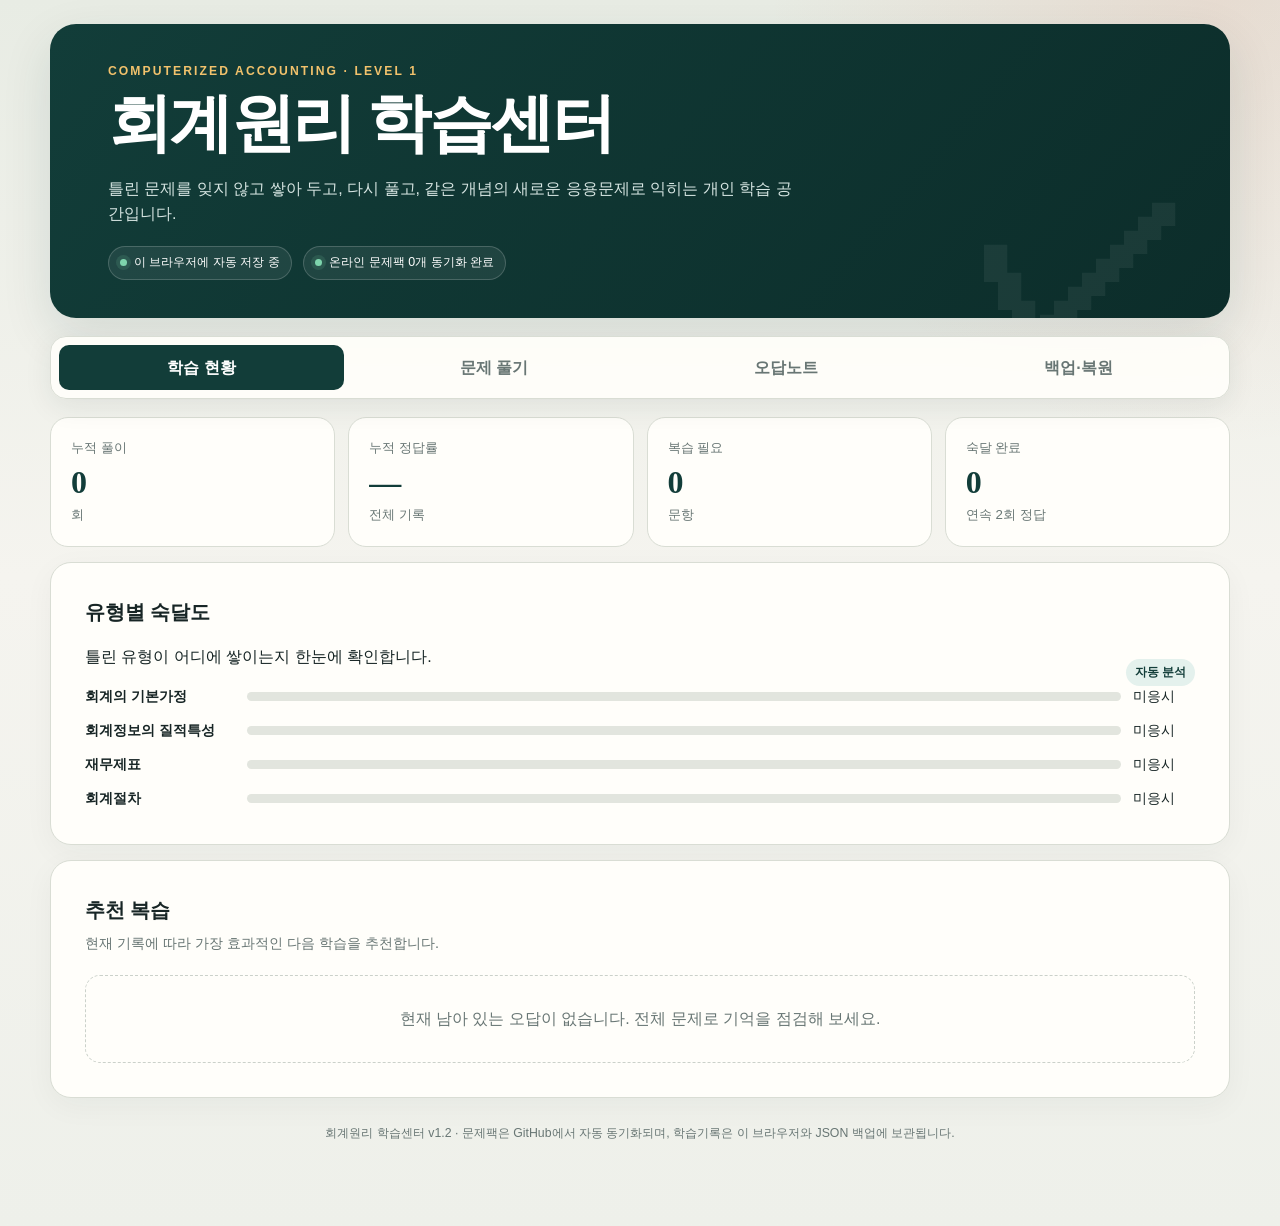
==== commit 9b5a1221: "휴대폰과 연동 되는 새로운 문제 단원 기능 index.html 교채" ====
--- a/index.html
+++ b/index.html
@@ -8,7 +8,7 @@
   <style>
     :root{--ink:#172525;--sub:#687674;--paper:#fffefa;--bg:#edf0e9;--line:#d9ddd4;--deep:#123d39;--green:#1f655b;--mint:#e4f1ed;--orange:#db6b4f;--gold:#e6ae48;--red:#b84f42;--redbg:#fbe9e5;--blue:#305f87;--shadow:0 18px 50px rgba(18,61,57,.12)}
     *{box-sizing:border-box}html{scroll-behavior:smooth}body{margin:0;color:var(--ink);background:radial-gradient(circle at 95% 0,rgba(219,107,79,.13),transparent 28rem),linear-gradient(180deg,#e8ece4,#f5f4ef 36rem,#eef0ea);font-family:"Pretendard","Noto Sans KR","Malgun Gothic",sans-serif;line-height:1.6}button,input,select{font:inherit}
-    .app{width:min(1180px,calc(100% - 28px));margin:auto;padding:24px 0 70px}.top{position:relative;overflow:hidden;padding:38px clamp(24px,5vw,58px);color:#fff;border-radius:26px;background:linear-gradient(130deg,var(--deep),#0c2d2a);box-shadow:var(--shadow)}.top:after{content:"✓";position:absolute;right:36px;bottom:-73px;color:rgba(255,255,255,.06);font:700 14rem Georgia,serif}.eyebrow{margin:0 0 8px;color:#f2c26c;font-size:.76rem;font-weight:900;letter-spacing:.17em}.top h1{margin:0;font:700 clamp(2.1rem,5vw,4.1rem)/1.08 Georgia,"Noto Serif KR",serif;letter-spacing:-.04em}.top p:not(.eyebrow){max-width:690px;margin:17px 0 0;color:#d6e5e2}.save-state{display:inline-flex;align-items:center;gap:7px;margin-top:19px;padding:6px 11px;border:1px solid rgba(255,255,255,.18);border-radius:99px;background:rgba(255,255,255,.07);font-size:.78rem}.dot{width:7px;height:7px;border-radius:50%;background:#7ed5ad;box-shadow:0 0 0 4px rgba(126,213,173,.13)}
+    .app{width:min(1180px,calc(100% - 28px));margin:auto;padding:24px 0 70px}.top{position:relative;overflow:hidden;padding:38px clamp(24px,5vw,58px);color:#fff;border-radius:26px;background:linear-gradient(130deg,var(--deep),#0c2d2a);box-shadow:var(--shadow)}.top:after{content:"✓";position:absolute;right:36px;bottom:-73px;color:rgba(255,255,255,.06);font:700 14rem Georgia,serif}.eyebrow{margin:0 0 8px;color:#f2c26c;font-size:.76rem;font-weight:900;letter-spacing:.17em}.top h1{margin:0;font:700 clamp(2.1rem,5vw,4.1rem)/1.08 Georgia,"Noto Serif KR",serif;letter-spacing:-.04em}.top p:not(.eyebrow){max-width:690px;margin:17px 0 0;color:#d6e5e2}.save-state{display:inline-flex;align-items:center;gap:7px;margin:19px 7px 0 0;padding:6px 11px;border:1px solid rgba(255,255,255,.18);border-radius:99px;background:rgba(255,255,255,.07);font-size:.78rem}.dot{width:7px;height:7px;border-radius:50%;background:#7ed5ad;box-shadow:0 0 0 4px rgba(126,213,173,.13)}.dot.syncing{background:#f2c26c;box-shadow:0 0 0 4px rgba(242,194,108,.13)}.dot.error{background:#ff8f7e;box-shadow:0 0 0 4px rgba(255,143,126,.13)}
     .nav{position:sticky;z-index:20;top:8px;display:flex;gap:7px;margin:18px 0;padding:8px;border:1px solid var(--line);border-radius:16px;background:rgba(255,254,250,.92);box-shadow:0 8px 28px rgba(28,51,48,.08);backdrop-filter:blur(12px)}.nav button{flex:1;padding:10px 12px;border:0;border-radius:10px;color:var(--sub);background:transparent;font-weight:850;cursor:pointer}.nav button.active{color:#fff;background:var(--deep)}.view{display:none}.view.active{display:block}
     .grid{display:grid;grid-template-columns:repeat(4,1fr);gap:13px}.stat{padding:20px;border:1px solid var(--line);border-radius:18px;background:var(--paper)}.stat span{display:block;color:var(--sub);font-size:.79rem}.stat strong{display:block;margin-top:5px;color:var(--deep);font:700 2rem Georgia,serif}.stat small{color:var(--sub)}
     .panel{margin-top:15px;padding:clamp(20px,4vw,34px);border:1px solid var(--line);border-radius:21px;background:var(--paper);box-shadow:0 8px 30px rgba(26,48,45,.045)}.panel h2{margin:0 0 6px;font-size:1.22rem}.panel>.desc{margin:0 0 20px;color:var(--sub);font-size:.9rem}.section-title{display:flex;justify-content:space-between;align-items:end;gap:12px}.pill{padding:4px 9px;color:var(--deep);border-radius:99px;background:var(--mint);font-size:.74rem;font-weight:800}
@@ -28,6 +28,7 @@
     <h1>회계원리 학습센터</h1>
     <p>틀린 문제를 잊지 않고 쌓아 두고, 다시 풀고, 같은 개념의 새로운 응용문제로 익히는 개인 학습 공간입니다.</p>
     <span class="save-state"><i class="dot"></i> 이 브라우저에 자동 저장 중</span>
+    <span class="save-state" id="packSyncStatus"><i class="dot syncing"></i> 온라인 문제팩 확인 중</span>
   </header>
 
   <nav class="nav" aria-label="주요 메뉴">
@@ -123,13 +124,14 @@
       <div class="warning">브라우저 기록을 삭제하면 내부 저장소도 지워질 수 있습니다. 단원이 끝날 때마다 한글 이름으로 JSON 백업을 저장해 두세요.</div>
     </div>
   </section>
-  <p class="footer">회계원리 학습센터 v1.1 · 모든 데이터는 사용자의 브라우저와 사용자가 저장한 JSON 파일에만 보관됩니다.</p>
+  <p class="footer">회계원리 학습센터 v1.2 · 문제팩은 GitHub에서 자동 동기화되며, 학습기록은 이 브라우저와 JSON 백업에 보관됩니다.</p>
 </main>
 
 <script>
 "use strict";
 const APP_KEY="accountingStudyCenter_v1";
-const APP_VERSION="1.1";
+const APP_VERSION="1.2";
+const REMOTE_MANIFEST="problem-packs/manifest.json";
 const baseQuestions=[
  {id:"BASIC-001",chapter:"기초이론",number:1,type:"회계의 기본가정",concept:"기간별보고",q:"12월 31일 결산법인이 아직 사용하지 않은 보험료를 선급비용으로 조정하였다. 이러한 기말결산정리가 필요한 가장 직접적인 근거는?",o:["기업실체의 가정","기간별보고의 가정","화폐단위의 가정","기업소유주의 가정"],a:1,e:"계속되는 기업활동을 일정한 기간으로 나누어 보고하기 때문에 각 기간에 귀속될 수익과 비용을 결산 때 조정합니다."},
  {id:"BASIC-002",chapter:"기초이론",number:2,type:"회계의 기본가정",concept:"기업실체",q:"개인기업의 대표가 가족여행 비용을 사업용 카드로 결제했다. 회계담당자가 이를 대표자 인출금으로 처리한 근거가 되는 가정은?",o:["계속기업의 가정","기간별보고의 가정","기업실체의 가정","발생주의 가정"],a:2,e:"회계상 기업과 소유주는 별개의 실체이므로 소유주의 사적 지출은 기업의 비용이 아닙니다."},
@@ -186,6 +188,37 @@
  [...state.attempts].sort((a,b)=>String(a.at).localeCompare(String(b.at))).forEach(a=>{const p=rebuilt[a.questionId]||{attempts:0,correct:0,wrong:0,streak:0,last:null,manual:false};p.attempts++;if(a.correct){p.correct++;p.streak++}else{p.wrong++;p.streak=0}p.last=a.at;p.manual=p.manual||!!a.manual;rebuilt[a.questionId]=p});
  state.progress=rebuilt
 }
+function validatePack(obj){
+ if(obj.format!=="회계원리 학습센터 문제팩"||!Array.isArray(obj.questions))throw new Error("학습센터 문제팩 형식이 아닙니다.");
+ const incoming=[...obj.questions,...(obj.variants||[])],ids=new Set([...state.questions,...obj.questions].map(q=>q.id));
+ incoming.forEach(q=>{if(!q.id||!q.chapter||!q.type||!q.concept||!q.q||!Array.isArray(q.o)||q.o.length!==4||!Number.isInteger(q.a)||q.a<0||q.a>3||!q.e)throw new Error(`문제 ${q.id||"(ID 없음)"}의 형식이 올바르지 않습니다.`)});
+ (obj.variants||[]).forEach(v=>{if(!v.parentId||!ids.has(v.parentId))throw new Error(`변형문제 ${v.id}의 원본 문제를 찾을 수 없습니다.`)});
+ return obj
+}
+function mergePack(obj){
+ validatePack(obj);
+ state.questions=[...new Map([...state.questions,...obj.questions].map(q=>[q.id,q])).values()];
+ state.variants=[...new Map([...state.variants,...(obj.variants||[])].map(q=>[q.id,q])).values()]
+}
+function setSyncStatus(message,status="ok"){
+ const el=document.getElementById("packSyncStatus"),dot=el.querySelector(".dot");el.lastChild.textContent=" "+message;dot.className="dot"+(status==="syncing"?" syncing":status==="error"?" error":"")
+}
+async function syncRemotePacks(){
+ if(location.protocol==="file:"){setSyncStatus("로컬 실행 · 온라인 문제팩은 웹 주소에서 동기화","ok");return}
+ try{
+  setSyncStatus("온라인 문제팩 확인 중","syncing");
+  const manifestUrl=new URL(REMOTE_MANIFEST,location.href);manifestUrl.searchParams.set("_",Date.now());
+  const response=await fetch(manifestUrl,{cache:"no-store"});if(!response.ok)throw new Error(`목록을 불러오지 못했습니다 (${response.status})`);
+  const manifest=await response.json();if(manifest.format!=="회계원리 학습센터 온라인 문제팩 목록"||!Array.isArray(manifest.packs))throw new Error("온라인 문제팩 목록 형식이 올바르지 않습니다.");
+  let loaded=0;
+  for(const item of manifest.packs.filter(p=>p.enabled!==false)){
+   const packUrl=new URL(item.file,manifestUrl);packUrl.searchParams.set("_",manifest.updatedAt||Date.now());
+   const packResponse=await fetch(packUrl,{cache:"no-store"});if(!packResponse.ok)throw new Error(`${item.chapter||item.file} 문제팩을 불러오지 못했습니다.`);
+   mergePack(await packResponse.json());loaded++
+  }
+  save();fillChapters();renderDashboard();renderRecords();setSyncStatus(`온라인 문제팩 ${loaded}개 동기화 완료`)
+ }catch(e){console.error(e);setSyncStatus("온라인 문제팩 확인 실패 · 기본문제로 학습 가능","error")}
+}
 
 function fillChapters(){
  const opts=chapters().map(c=>`<option value="${esc(c)}">${esc(c)}</option>`).join("");
@@ -271,17 +304,13 @@
 document.getElementById("packImportBtn").addEventListener("click",async()=>{
  try{
   const file=document.getElementById("packFile").files[0];if(!file)throw new Error("먼저 문제팩 JSON을 선택하세요.");
-  const obj=JSON.parse((await file.text()).replace(/^\uFEFF/,""));if(obj.format!=="회계원리 학습센터 문제팩"||!Array.isArray(obj.questions))throw new Error("학습센터 문제팩 형식이 아닙니다.");
-  const incoming=[...obj.questions,...(obj.variants||[])],ids=new Set([...state.questions,...obj.questions].map(q=>q.id));
-  incoming.forEach(q=>{if(!q.id||!q.chapter||!q.type||!q.concept||!q.q||!Array.isArray(q.o)||q.o.length!==4||!Number.isInteger(q.a)||q.a<0||q.a>3||!q.e)throw new Error(`문제 ${q.id||"(ID 없음)"}의 형식이 올바르지 않습니다.`)});
-  (obj.variants||[]).forEach(v=>{if(!v.parentId||!ids.has(v.parentId))throw new Error(`변형문제 ${v.id}의 원본 문제를 찾을 수 없습니다.`)});
-  state.questions=[...new Map([...state.questions,...obj.questions].map(q=>[q.id,q])).values()];
-  state.variants=[...new Map([...state.variants,...(obj.variants||[])].map(q=>[q.id,q])).values()];save();fillChapters();renderDashboard();
+  const obj=JSON.parse((await file.text()).replace(/^\uFEFF/,""));mergePack(obj);save();fillChapters();renderDashboard();
   showNotice("packNotice",`${obj.chapter||"새 단원"} 문제팩을 추가했습니다: 기본 ${obj.questions.length}문항, 변형 ${(obj.variants||[]).length}문항`)
  }catch(e){showNotice("packNotice","문제팩 추가 실패: "+e.message)}
 });
 
 fillChapters();renderDashboard();renderRecords();
+syncRemotePacks();
 </script>
 </body>
 </html>
